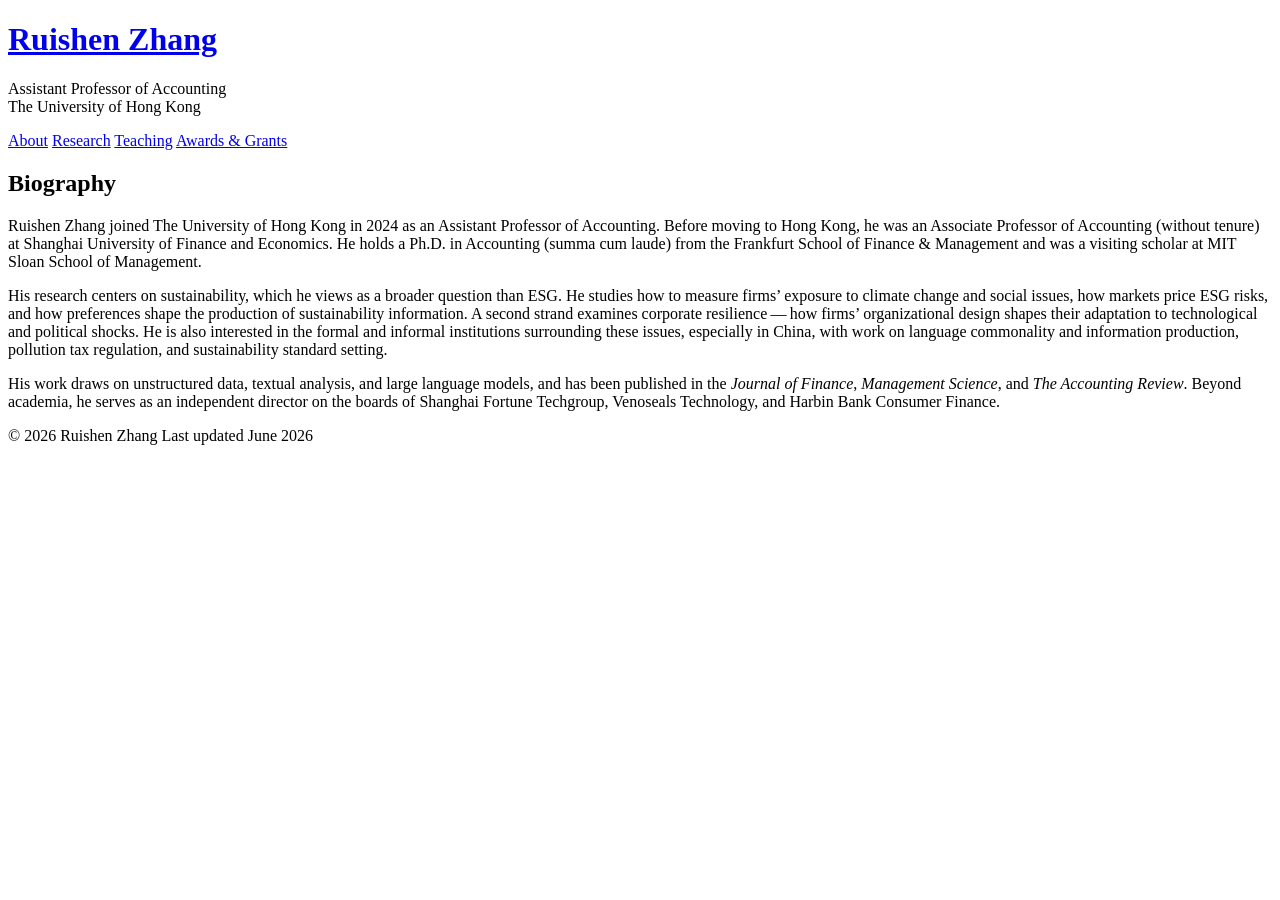
==== about.html @ 7df91a39 "Link Language Commonality to Management Science page; trim About page to biography only" ====
<!DOCTYPE html>
<html lang="en">
<head>
<meta charset="utf-8">
<meta name="viewport" content="width=device-width, initial-scale=1">
<title>About — Ruishen Zhang</title>
<meta name="description" content="Biography of Ruishen Zhang, Assistant Professor of Accounting at HKU Business School, The University of Hong Kong.">
<link rel="icon" href="assets/favicon.svg" type="image/svg+xml">
<link rel="preconnect" href="https://fonts.googleapis.com">
<link rel="preconnect" href="https://fonts.gstatic.com" crossorigin>
<link href="https://fonts.googleapis.com/css2?family=Spectral:ital,wght@0,400;0,500;0,600;1,400;1,500&family=Spectral+SC:wght@400;500;600&display=swap" rel="stylesheet">
<link rel="stylesheet" href="styles.css">
</head>
<body>
<div class="sheet">

<header>
  <div class="masthead">
    <h1 class="name"><a href="index.html">Ruishen Zhang</a></h1>
    <p class="affiliation">Assistant Professor of Accounting<br>The University of Hong Kong</p>
  </div>
  <nav class="primary" aria-label="Primary">
    <a href="about.html" aria-current="page">About</a>
    <a href="research.html">Research</a>
    <a href="teaching.html">Teaching</a>
    <a href="awards.html">Awards&nbsp;&amp;&nbsp;Grants</a>
  </nav>
</header>

<main>

<section class="block">
  <h2>Biography</h2>
  <div class="bio">
    <p class="opener">Ruishen Zhang joined The University of Hong Kong in 2024 as an Assistant
    Professor of Accounting. Before moving to Hong Kong, he was an Associate Professor of
    Accounting (without tenure) at Shanghai University of Finance and Economics. He holds a
    Ph.D. in Accounting (summa cum laude) from the Frankfurt School of Finance &amp; Management
    and was a visiting scholar at MIT Sloan School of Management.</p>

    <p>His research centers on sustainability, which he views as a broader question than ESG.
    He studies how to measure firms&rsquo; exposure to climate change and social issues, how
    markets price ESG risks, and how preferences shape the production of sustainability
    information. A second strand examines corporate resilience&thinsp;&mdash;&thinsp;how
    firms&rsquo; organizational design shapes their adaptation to technological and political
    shocks. He is also interested in the formal and informal institutions surrounding these
    issues, especially in China, with work on language commonality and information production,
    pollution tax regulation, and sustainability standard setting.</p>

    <p>His work draws on unstructured data, textual analysis, and large language models, and
    has been published in the <em class="journal">Journal of Finance</em>,
    <em class="journal">Management Science</em>, and <em class="journal">The Accounting
    Review</em>. Beyond academia, he serves as an independent director on the boards of
    Shanghai Fortune Techgroup, Venoseals Technology, and Harbin Bank Consumer Finance.</p>
  </div>
</section>

</main>

<footer>
  <span>&copy; 2026 Ruishen Zhang</span>
  <span>Last updated June 2026</span>
</footer>

</div>
</body>
</html>
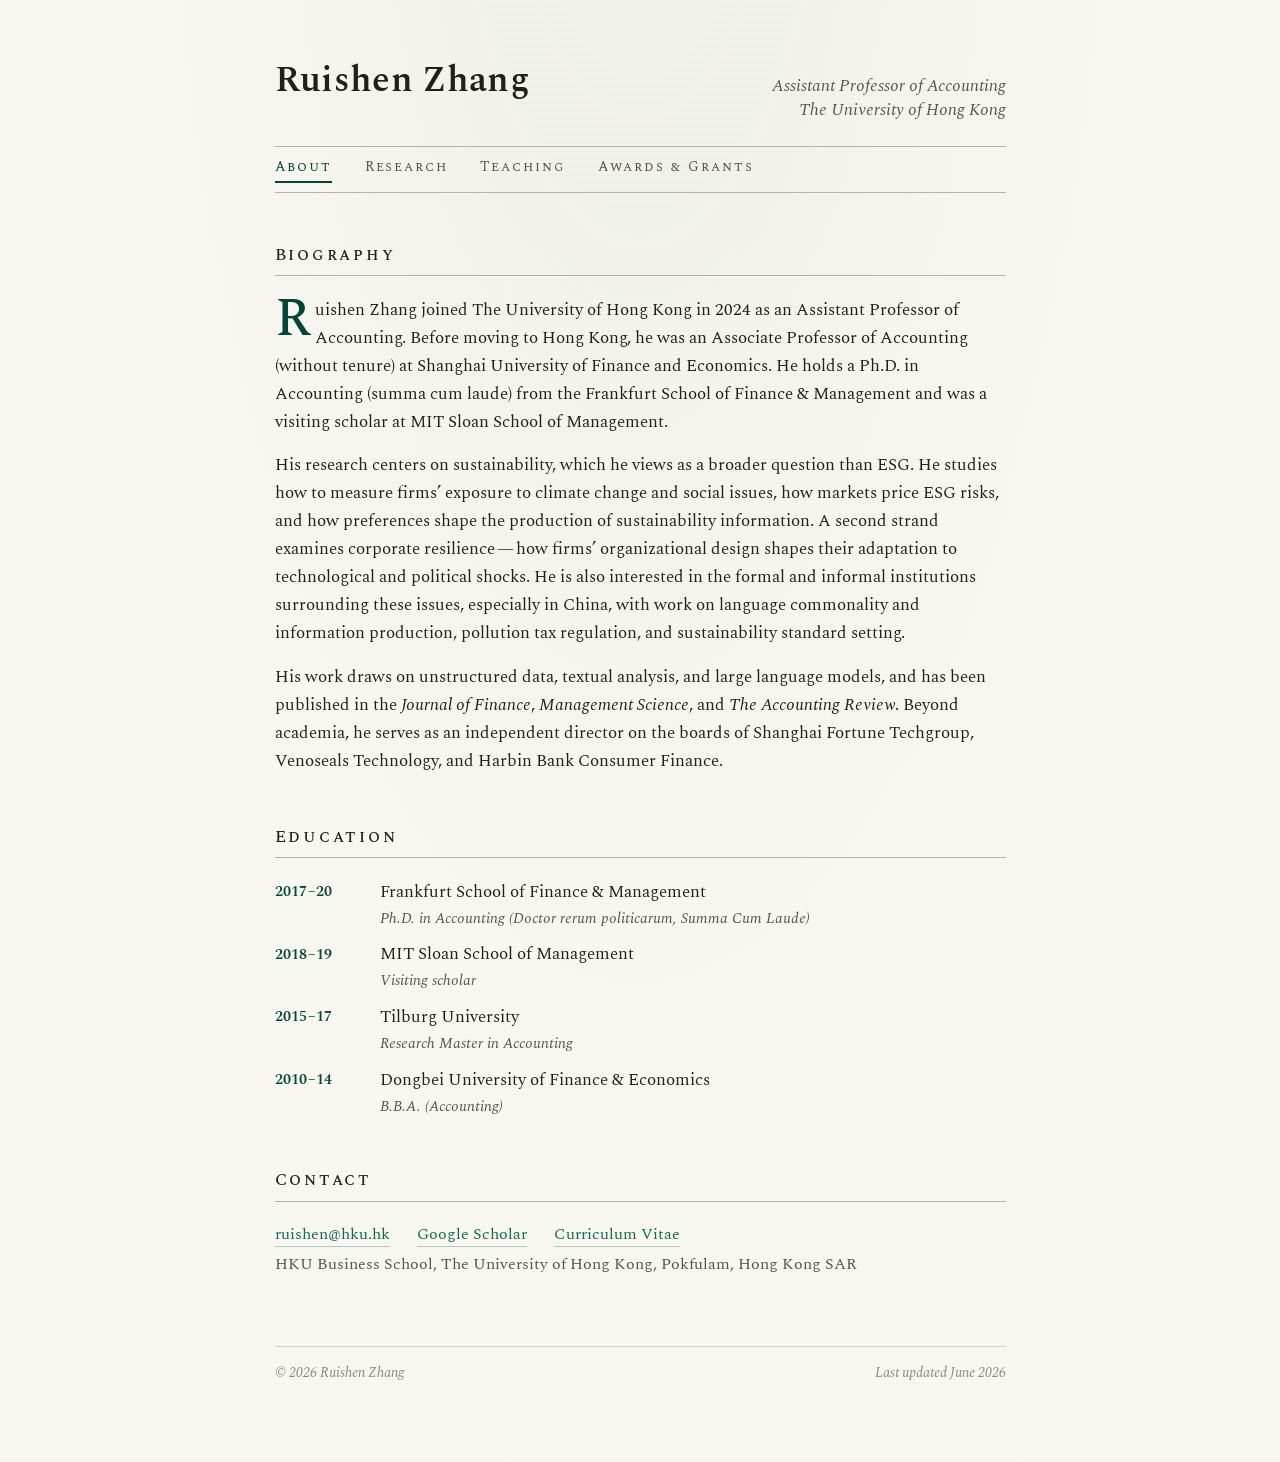
==== commit 9229cea9: "Split bio onto About page; landing page now shows short first-person research summary" ====
--- a/about.html
+++ b/about.html
@@ -55,6 +55,34 @@
   </div>
 </section>
 
+<section class="block">
+  <h2>Education</h2>
+  <dl class="dated">
+    <dt>2017&ndash;20</dt>
+    <dd>Frankfurt School of Finance &amp; Management
+      <span class="sub">Ph.D. in Accounting (Doctor rerum politicarum, Summa Cum Laude)</span></dd>
+    <dt>2018&ndash;19</dt>
+    <dd>MIT Sloan School of Management
+      <span class="sub">Visiting scholar</span></dd>
+    <dt>2015&ndash;17</dt>
+    <dd>Tilburg University
+      <span class="sub">Research Master in Accounting</span></dd>
+    <dt>2010&ndash;14</dt>
+    <dd>Dongbei University of Finance &amp; Economics
+      <span class="sub">B.B.A. (Accounting)</span></dd>
+  </dl>
+</section>
+
+<section class="block">
+  <h2>Contact</h2>
+  <div class="contact-line" style="border-top:none; padding-top:0; margin-top:0">
+    <span><a href="mailto:ruishen@hku.hk">ruishen@hku.hk</a></span>
+    <span><a href="https://scholar.google.nl/citations?hl=en&amp;user=lLaJq9oAAAAJ" rel="noopener">Google&nbsp;Scholar</a></span>
+    <span><a href="assets/Ruishen_Zhang_CV.pdf">Curriculum&nbsp;Vitae</a></span>
+    <span>HKU Business School, The University of Hong Kong, Pokfulam, Hong&nbsp;Kong&nbsp;SAR</span>
+  </div>
+</section>
+
 </main>
 
 <footer>
--- a/styles.css
+++ b/styles.css
@@ -0,0 +1,338 @@
+/* ==========================================================================
+   ruishenzhang.com — editorial stylesheet
+   Typeset to echo a LaTeX CV: Spectral serif, small-caps section heads,
+   hairline rules, warm paper ground, HKU deep green as the single accent.
+   ========================================================================== */
+
+:root {
+  --paper: #f9f7f1;
+  --paper-deep: #f1eee4;
+  --ink: #211f1a;
+  --ink-soft: #57534a;
+  --ink-faint: #8d877a;
+  --green: #024638;        /* HKU deep green */
+  --green-bright: #0d6b50;
+  --rule: #d9d3c4;
+  --rule-strong: #b9b2a0;
+  --serif: "Spectral", "Palatino Linotype", Palatino, Georgia, serif;
+  --caps: "Spectral SC", "Spectral", Palatino, Georgia, serif;
+  --measure: 46rem;
+}
+
+* { margin: 0; padding: 0; box-sizing: border-box; }
+
+html { font-size: 17px; }
+
+body {
+  font-family: var(--serif);
+  font-weight: 400;
+  color: var(--ink);
+  background-color: var(--paper);
+  /* faint paper grain */
+  background-image:
+    radial-gradient(ellipse at 50% -20%, rgba(2, 70, 56, 0.045), transparent 55%),
+    repeating-linear-gradient(0deg, transparent 0 2px, rgba(33, 31, 26, 0.008) 2px 4px);
+  line-height: 1.65;
+  -webkit-font-smoothing: antialiased;
+  text-rendering: optimizeLegibility;
+}
+
+::selection { background: var(--green); color: var(--paper); }
+
+.sheet {
+  max-width: var(--measure);
+  margin: 0 auto;
+  padding: 3.5rem 1.5rem 4.5rem;
+}
+
+/* ---------- masthead ------------------------------------------------- */
+
+.masthead {
+  display: flex;
+  flex-wrap: wrap;
+  align-items: baseline;
+  justify-content: space-between;
+  gap: 0.25rem 2rem;
+  animation: rise 0.7s cubic-bezier(0.22, 1, 0.36, 1) both;
+}
+
+.masthead .name {
+  font-size: 2.1rem;
+  font-weight: 600;
+  letter-spacing: 0.01em;
+  line-height: 1.15;
+}
+
+.masthead .name a { color: var(--ink); text-decoration: none; }
+.masthead .name a:hover { color: var(--green); }
+
+.masthead .affiliation {
+  font-style: italic;
+  color: var(--ink-soft);
+  font-size: 0.98rem;
+  line-height: 1.45;
+  text-align: right;
+}
+
+@media (max-width: 620px) {
+  .masthead .affiliation { text-align: left; }
+}
+
+/* ---------- navigation ------------------------------------------------ */
+
+nav.primary {
+  margin-top: 1.4rem;
+  border-top: 1px solid var(--rule-strong);
+  border-bottom: 1px solid var(--rule-strong);
+  padding: 0.55rem 0;
+  display: flex;
+  flex-wrap: wrap;
+  gap: 0.2rem 1.9rem;
+  animation: rise 0.7s 0.08s cubic-bezier(0.22, 1, 0.36, 1) both;
+}
+
+nav.primary a {
+  font-family: var(--caps);
+  font-size: 0.82rem;
+  letter-spacing: 0.14em;
+  text-decoration: none;
+  color: var(--ink-soft);
+  transition: color 0.18s ease;
+}
+
+nav.primary a:hover { color: var(--green-bright); }
+
+nav.primary a[aria-current="page"] {
+  color: var(--green);
+  border-bottom: 2px solid var(--green);
+  padding-bottom: 0.1rem;
+}
+
+/* ---------- sections --------------------------------------------------- */
+
+main { display: block; }
+
+section.block {
+  margin-top: 2.8rem;
+  animation: rise 0.7s cubic-bezier(0.22, 1, 0.36, 1) both;
+}
+
+section.block:nth-of-type(1) { animation-delay: 0.16s; }
+section.block:nth-of-type(2) { animation-delay: 0.26s; }
+section.block:nth-of-type(3) { animation-delay: 0.36s; }
+section.block:nth-of-type(4) { animation-delay: 0.44s; }
+section.block:nth-of-type(5) { animation-delay: 0.52s; }
+
+h2 {
+  font-family: var(--caps);
+  font-weight: 500;
+  font-size: 1.02rem;
+  letter-spacing: 0.16em;
+  color: var(--ink);
+  border-bottom: 1px solid var(--rule-strong);
+  padding-bottom: 0.35rem;
+  margin-bottom: 1.15rem;
+}
+
+h2 .annus {
+  float: right;
+  font-family: var(--serif);
+  font-style: italic;
+  font-size: 0.85rem;
+  letter-spacing: 0;
+  color: var(--ink-faint);
+}
+
+/* ---------- about page ------------------------------------------------- */
+
+.lede {
+  display: flex;
+  gap: 2.2rem;
+  align-items: flex-start;
+}
+
+.lede .bio { flex: 1 1 auto; }
+
+.bio p + p { margin-top: 0.9rem; }
+
+.bio .opener::first-letter {
+  font-size: 3.1em;
+  line-height: 0.82;
+  float: left;
+  padding-right: 0.09em;
+  padding-top: 0.04em;
+  font-weight: 500;
+  color: var(--green);
+}
+
+figure.portrait {
+  flex: 0 0 168px;
+  margin-top: 0.3rem;
+}
+
+figure.portrait img {
+  width: 168px;
+  display: block;
+  border: 1px solid var(--rule-strong);
+  padding: 5px;
+  background: #fff;
+  box-shadow: 4px 5px 0 var(--paper-deep);
+}
+
+figure.portrait .monogram {
+  width: 168px;
+  height: 200px;
+  display: flex;
+  align-items: center;
+  justify-content: center;
+  border: 1px solid var(--rule-strong);
+  background:
+    linear-gradient(150deg, rgba(2, 70, 56, 0.06), transparent 60%),
+    #fff;
+  box-shadow: 4px 5px 0 var(--paper-deep);
+  font-family: var(--caps);
+  font-size: 3rem;
+  letter-spacing: 0.08em;
+  color: var(--green);
+}
+
+figure.portrait figcaption {
+  margin-top: 0.45rem;
+  font-size: 0.78rem;
+  font-style: italic;
+  color: var(--ink-faint);
+  text-align: center;
+}
+
+.contact-line {
+  margin-top: 1.4rem;
+  padding-top: 0.9rem;
+  border-top: 1px dotted var(--rule-strong);
+  font-size: 0.92rem;
+  color: var(--ink-soft);
+  display: flex;
+  flex-wrap: wrap;
+  gap: 0.3rem 1.6rem;
+}
+
+.contact-line a { white-space: nowrap; }
+
+/* ---------- entries (papers, courses, awards) -------------------------- */
+
+.entry { margin-bottom: 1.45rem; }
+.entry:last-child { margin-bottom: 0; }
+
+.entry .title {
+  font-weight: 600;
+  font-size: 1.02rem;
+}
+
+.entry .title a { color: var(--ink); }
+.entry .title a:hover { color: var(--green-bright); }
+
+.entry .outlet {
+  font-style: italic;
+  color: var(--green);
+}
+
+.entry .meta {
+  color: var(--ink-soft);
+  font-size: 0.95rem;
+}
+
+.entry ul.notes {
+  margin: 0.35rem 0 0 1.1rem;
+  list-style: none;
+}
+
+.entry ul.notes li {
+  position: relative;
+  font-size: 0.92rem;
+  color: var(--ink-soft);
+  padding-left: 0.9rem;
+}
+
+.entry ul.notes li::before {
+  content: "–";
+  position: absolute;
+  left: 0;
+  color: var(--green-bright);
+}
+
+.entry .links {
+  display: inline-flex;
+  gap: 0.9rem;
+  margin-top: 0.15rem;
+}
+
+.entry .links a,
+a.tag {
+  font-family: var(--caps);
+  font-size: 0.74rem;
+  letter-spacing: 0.13em;
+  color: var(--green-bright);
+  text-decoration: none;
+  border-bottom: 1px solid rgba(13, 107, 80, 0.35);
+  transition: border-color 0.18s ease, color 0.18s ease;
+}
+
+.entry .links a:hover,
+a.tag:hover { color: var(--green); border-bottom-color: var(--green); }
+
+/* dated lists (news, awards, teaching) */
+
+dl.dated { display: grid; grid-template-columns: 6.2rem 1fr; row-gap: 0.55rem; }
+
+dl.dated dt {
+  font-weight: 600;
+  font-size: 0.9rem;
+  color: var(--green);
+  letter-spacing: 0.02em;
+  padding-top: 0.08rem;
+}
+
+dl.dated dd { color: var(--ink); }
+dl.dated dd .sub { display: block; font-size: 0.9rem; font-style: italic; color: var(--ink-soft); }
+
+/* ---------- generic ----------------------------------------------------- */
+
+a { color: var(--green-bright); text-decoration: none; border-bottom: 1px solid rgba(13, 107, 80, 0.3); transition: border-color 0.18s ease, color 0.18s ease; }
+a:hover { color: var(--green); border-bottom-color: var(--green); }
+
+nav.primary a, .masthead a { border-bottom: none; }
+
+em.journal { color: inherit; }
+
+footer {
+  margin-top: 4rem;
+  border-top: 1px solid var(--rule);
+  padding-top: 0.9rem;
+  font-size: 0.82rem;
+  font-style: italic;
+  color: var(--ink-faint);
+  display: flex;
+  justify-content: space-between;
+  flex-wrap: wrap;
+  gap: 0.5rem;
+}
+
+footer a { color: var(--ink-faint); border-bottom-color: var(--rule-strong); }
+footer a:hover { color: var(--green); }
+
+@keyframes rise {
+  from { opacity: 0; transform: translateY(14px); }
+  to   { opacity: 1; transform: translateY(0); }
+}
+
+@media (prefers-reduced-motion: reduce) {
+  .masthead, nav.primary, section.block { animation: none; }
+}
+
+@media (max-width: 620px) {
+  html { font-size: 16px; }
+  .sheet { padding-top: 2.2rem; }
+  .lede { flex-direction: column-reverse; }
+  figure.portrait { margin: 0 auto; }
+  dl.dated { grid-template-columns: 4.6rem 1fr; }
+  h2 .annus { float: none; display: block; }
+}
